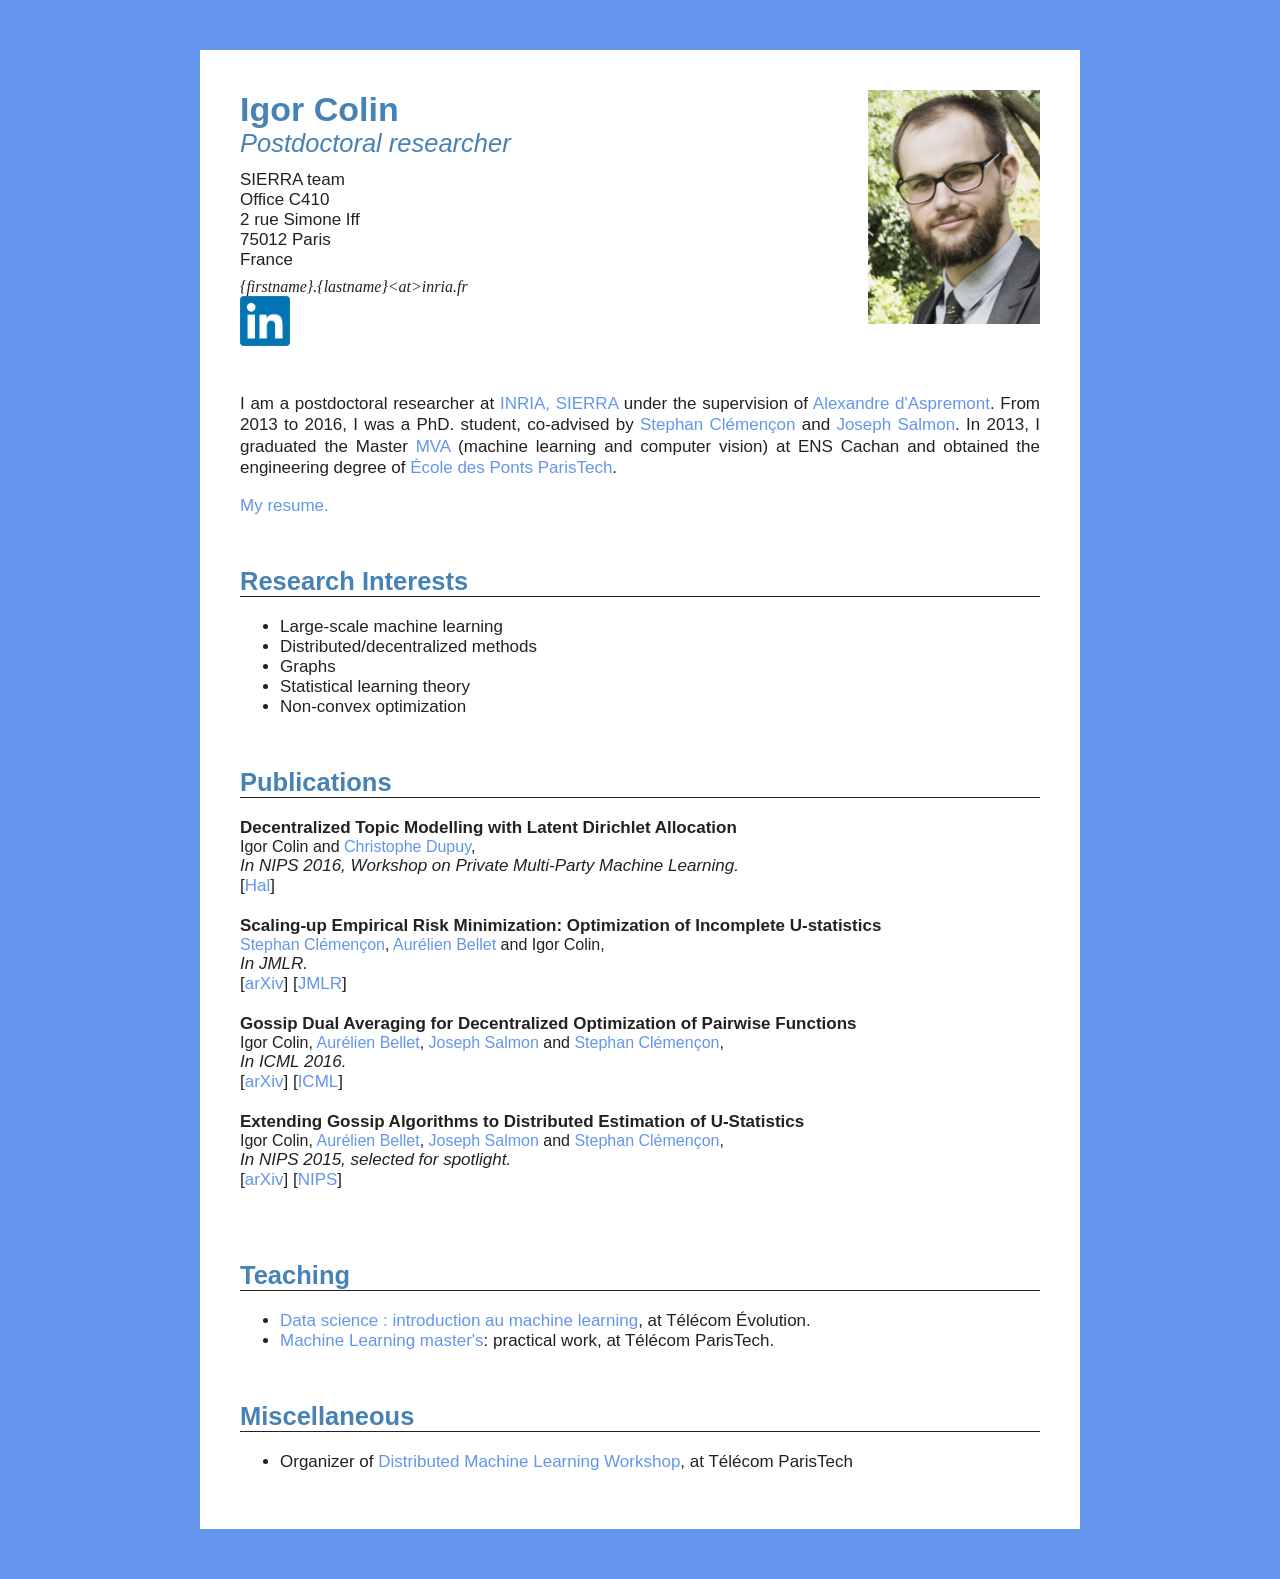
==== index.html @ c89666f9 "Remove details." ====
<html><head><meta http-equiv="Content-Type" content="text/html; charset=UTF-8">


    
    <meta name="keywords" content="Igor Colin inria ens telecom paristech technicolor machine learning statistics">
    <meta name="author" content="Igor Colin">

    <title>Igor Colin</title>

    <link type="text/css" href="./Igor_Colin_files/accueil.css" rel="stylesheet"> 
    
  </head>

  <body data-feedly-mini="yes">
    <!-- <script async="" src="./Igor_Colin_files/analytics.js"></script><script> -->
    <!--   (function(i,s,o,g,r,a,m){i['GoogleAnalyticsObject']=r;i[r]=i[r]||function(){ -->
    <!--   (i[r].q=i[r].q||[]).push(arguments)},i[r].l=1*new Date();a=s.createElement(o), -->
    <!--   m=s.getElementsByTagName(o)[0];a.async=1;a.src=g;m.parentNode.insertBefore(a,m) -->
    <!--   })(window,document,'script','//www.google-analytics.com/analytics.js','ga'); -->

    <!--   ga('create', 'UA-57384972-1', 'auto'); -->
    <!--   ga('send', 'pageview'); -->

    <!-- function _gaLt(event){ -->
    <!--     var el = event.srcElement || event.target; -->

    <!--     /* Loop up the DOM tree through parent elements if clicked element is not a link (eg: an image inside a link) */ -->
    <!--     while(el && (typeof el.tagName == 'undefined' || el.tagName.toLowerCase() != 'a' || !el.href)) -->
    <!--         el = el.parentNode; -->

    <!--     if(el && el.href){ -->
    <!--         if(el.href.indexOf(location.host) == -1){ /* external link */ -->
    <!--             /* HitCallback function to either open link in either same or new window */ -->
    <!--             var hitBack = function(link, target){ -->
    <!--                 target ? window.open(link, target) : window.location.href = link; -->
    <!--             }; -->
    <!--             /* link */ -->
    <!--             var link = el.href; -->
    <!--             /* Is target set and not _(self|parent|top)? */ -->
    <!--             var target = (el.target && !el.target.match(/^_(self|parent|top)$/i)) ? el.target : false; -->
    <!--             /* send event with callback */ -->
    <!--             ga( -->
    <!--                 "send", "event", "Outgoing Links", link, -->
    <!--                 document.location.pathname + document.location.search, -->
    <!--                 {"hitCallback": hitBack(link, target)} -->
    <!--             ); -->

    <!--             /* Prevent standard click */ -->
    <!--             event.preventDefault ? event.preventDefault() : event.returnValue = !1; -->
    <!--         } -->

    <!--     } -->
    <!-- } -->

    <!-- /* Attach the event to all clicks in the document after page has loaded */ -->
    <!-- var w = window; -->
    <!-- w.addEventListener ? w.addEventListener("load",function(){document.body.addEventListener("click",_gaLt,!1)},!1) -->
    <!-- : w.attachEvent && w.attachEvent("onload",function(){document.body.attachEvent("onclick",_gaLt)}); -->

    <!-- </script> -->
    <div id="main">
      <div id="page-head">
        <div id="photo"><img src="./Igor_Colin_files/page.png"></div>
        <h1>Igor Colin </h1>
        <h3>Postdoctoral researcher</h3>		 	
        <div id="contact">
          SIERRA team<br>
	  Office C410<br>
          2 rue Simone Iff<br>
          75012 Paris<br>
          France<br>
          <div id="email"> {firstname}.{lastname}&lt;at&gt;inria.fr </div>
          <a href="https://www.linkedin.com/in/igor-colin-83b0462b" target="_blank"><img src="./Igor_Colin_files/linkedin.jpg" width="50px" height="50px" style="border-color:black;" border="0"></a><br>
          

        </div>

      </div>

      <p>I am a postdoctoral researcher at <a href="http://www.di.ens.fr/sierra/" target="_blank">INRIA, SIERRA</a> under the supervision of <a href="http://www.di.ens.fr/~aspremon/" target="_blank">Alexandre d'Aspremont</a>. From 2013 to 2016, I was a PhD. student, co-advised by <a href="https://perso.telecom-paristech.fr/~clemenco/Home.html" target="_blank">Stephan Cl&eacute;men&ccedil;on</a> and <a href="http://josephsalmon.eu/" target="_blank">Joseph Salmon</a>. In 2013, I graduated the Master <a href="http://www.math.ens-cachan.fr/version-francaise/formations/master-mva/" target="_blank"> MVA </a> (machine learning and computer vision) at ENS Cachan and obtained the engineering degree of <a href="http://www.enpc.fr/" target="_blank">École des Ponts ParisTech</a>.
      </p>
      <p>
	<a target="_blank" href="https://igorcolin.github.io/Igor_Colin_files/resumepage.jpg_colin.pdf">My resume.</a>
      </p>
      <p></p>
      <div class="section-heading"><h2>Research Interests</h2></div>
      <ul> 
	<li> Large-scale machine learning </li>
	<li> Distributed/decentralized methods</li>
	<li> Graphs </li>
	<li> Statistical learning theory</li>
	<li> Non-convex optimization</li>
      </ul>


      <div class="section-heading"><h2>Publications</h2></div>
      <div class="title"> Decentralized Topic Modelling with Latent Dirichlet Allocation</div>
      <div class="authors">Igor Colin and <a target="_blank" href="http://www.di.ens.fr/~cdupuy/">Christophe Dupuy</a>,</div>
      <div class="in"> In NIPS 2016, Workshop on Private Multi‑Party Machine Learning.</div>
      <div class="links">
        [<a target="_blank" href="https://hal.archives-ouvertes.fr/hal-01383111">Hal</a>]
      </div>

      <br>
      
      <div class="title">Scaling-up Empirical Risk Minimization: Optimization of Incomplete U-statistics</div>
      <div class="authors"><a href="https://perso.telecom-paristech.fr/~clemenco/Home.html" target="_blank">Stephan Cl&eacute;men&ccedil;on</a>, <a href="http://researchers.lille.inria.fr/abellet/" target="_blank">Aur&eacute;lien Bellet</a> and Igor Colin,</div>
      <div class="in"> In JMLR.</div>
      <div class="links">
        [<a target="_blank" href="https://arxiv.org/pdf/1501.02629.pdf">arXiv</a>]
        [<a target="_blank" href="http://jmlr.org/papers/volume17/15-012/15-012.pdf">JMLR</a>]
      </div>

      <br>
      <div class="title">Gossip Dual Averaging for Decentralized Optimization of Pairwise Functions</div>
      <div class="authors">Igor Colin, <a href="http://researchers.lille.inria.fr/abellet/" target="_blank">Aur&eacute;lien Bellet</a>, <a href="http://josephsalmon.eu/" target="_blank">Joseph Salmon</a> and <a href="https://perso.telecom-paristech.fr/~clemenco/Home.html" target="_blank">Stephan Cl&eacute;men&ccedil;on</a>,</div>
      <div class="in"> In ICML 2016.</div>
      <div class="links">
        [<a target="_blank" href="https://arxiv.org/abs/1606.02421">arXiv</a>]
        [<a target="_blank" href="http://proceedings.mlr.press/v48/colin16.pdf">ICML</a>]
      </div>

      <br>
      <div class="title">Extending Gossip Algorithms to Distributed Estimation of U-Statistics</div>
      <div class="authors">Igor Colin, <a href="http://researchers.lille.inria.fr/abellet/" target="_blank">Aur&eacute;lien Bellet</a>, <a href="http://josephsalmon.eu/" target="_blank">Joseph Salmon</a> and <a href="https://perso.telecom-paristech.fr/~clemenco/Home.html" target="_blank">Stephan Cl&eacute;men&ccedil;on</a>,</div>
      <div class="in"> In NIPS 2015, selected for spotlight.</div>
      <div class="links">
        [<a target="_blank" href="https://arxiv.org/pdf/1511.05464.pdf">arXiv</a>]
        [<a target="_blank" href="http://papers.nips.cc/paper/5747-extending-gossip-algorithms-to-distributed-estimation-of-u-statistics.pdf">NIPS</a>]
      </div>

      <br>

      <div class="section-heading"><h2>Teaching</h2></div>
      <ul> 
	<li> <a href="http://www.telecom-evolution.fr/fr/data-science-introduction-au-machine-learning" target="_blank">Data science : introduction au machine learning</a>, at T&eacute;l&eacute;com &Eacute;volution.</li>
	<li> <a href="https://www.telecom-paristech.fr/formation-continue/masteres-specialises/big-data/points-forts.html" target="_blank">Machine Learning master's</a>: practical work, at T&eacute;l&eacute;com ParisTech. 
      </ul>

      <div class="section-heading"><h2>Miscellaneous</h2></div>
      <ul>
	<li>Organizer of <a href="http://machinelearningforbigdata.telecom-paristech.fr/fr/article/workshop-friday-novembre-25-distributed-machine-learning" target="_blank">Distributed Machine Learning Workshop</a>, at T&eacute;l&eacute;com ParisTech</li>
      </ul>
    </div>

    
    


<div id="feedly-mini" title="feedly Mini tookit"></div></body></html>
---- Igor_Colin_files/accueil.css ----
body {
    font-size: 17px;
    font-family: 'Lato', sans-serif;
    color: #222;
    margin-top: 0;
    margin-bottom: 0;
    background-color : #6495ED /*#87CEFA*/
    /*background-image : url('background/footer_lodyas/footer_lodyas.png');*/
}

.authors {
    font-size: 16px;
}

a {
    color: #6495ED;
    text-decoration: none;
}

a:hover {
   color:#000099;
}
a:active  {color:red;}

a.todo:hover {
    color: #AA1111;
}

p {
    line-height: 1.25em;
}

.paper {
    margin-bottom: 1em;
    padding: 0px;
}

#main {
    margin-top: 50px;
    margin-bottom: 50px;
    margin-left: auto;
    margin-right: auto;
    width: 800px;
    padding-left: 40px;
    padding-right: 40px;
    padding-top: 40px;
    padding-bottom: 40px;
    background-color: #FFFFFF;
   /* background-image : url('background/shattered/shattered.png');*/
    text-align: justify;
}

#contact {
    margin-left: 0px;
    margin-top: 12px;
    /*margin-bottom: 60px;*/
}

#social-link {
    margin-top: 8px;
    /*margin-bottom: 60px;*/
}

#email {
    margin-top: 8px;
    font-family: Candara;
    /*font-variant: small-caps;*/
    font-size: 16px;
    font-style:italic;
}

h1 {
/*    font-variant: small-caps; */
    font-weight: bold;
    padding: 0px;
    margin: 0px;
    color: #4682B4;
    /* font-family: Candara; */
}

h3 {
    margin-top: 0px;
    margin-bottom: 0px;
    color:#4682B4;
    border: none;
    font-size: 1.5em;
    font-weight: normal;
    font-style: italic;
}

#page-head {
    padding-bottom: 30px;
}

#photo {
    height: 180px;
    float: right;
    background-color: #fff;
}

img {
    max-width:130%; 
    max-height:130%;
    /*border: 1px solid;*/
}

.section-heading {
    font-size: 1.5em;
    margin-top: 2em;
    margin-bottom: 20px;
    padding-top: 0px;
    border-bottom: solid 1px;
}

.section-heading h2 {
    display: inline;
    color: #4682B4;
    font-size: 1em;
}

.title {
    font-weight: bold;
    color: #222;
}

.in {
    font-style: italic;
}

.links {
}

.course {
    margin-bottom: 0.5em;
}

p {
    text-align: justify;
}
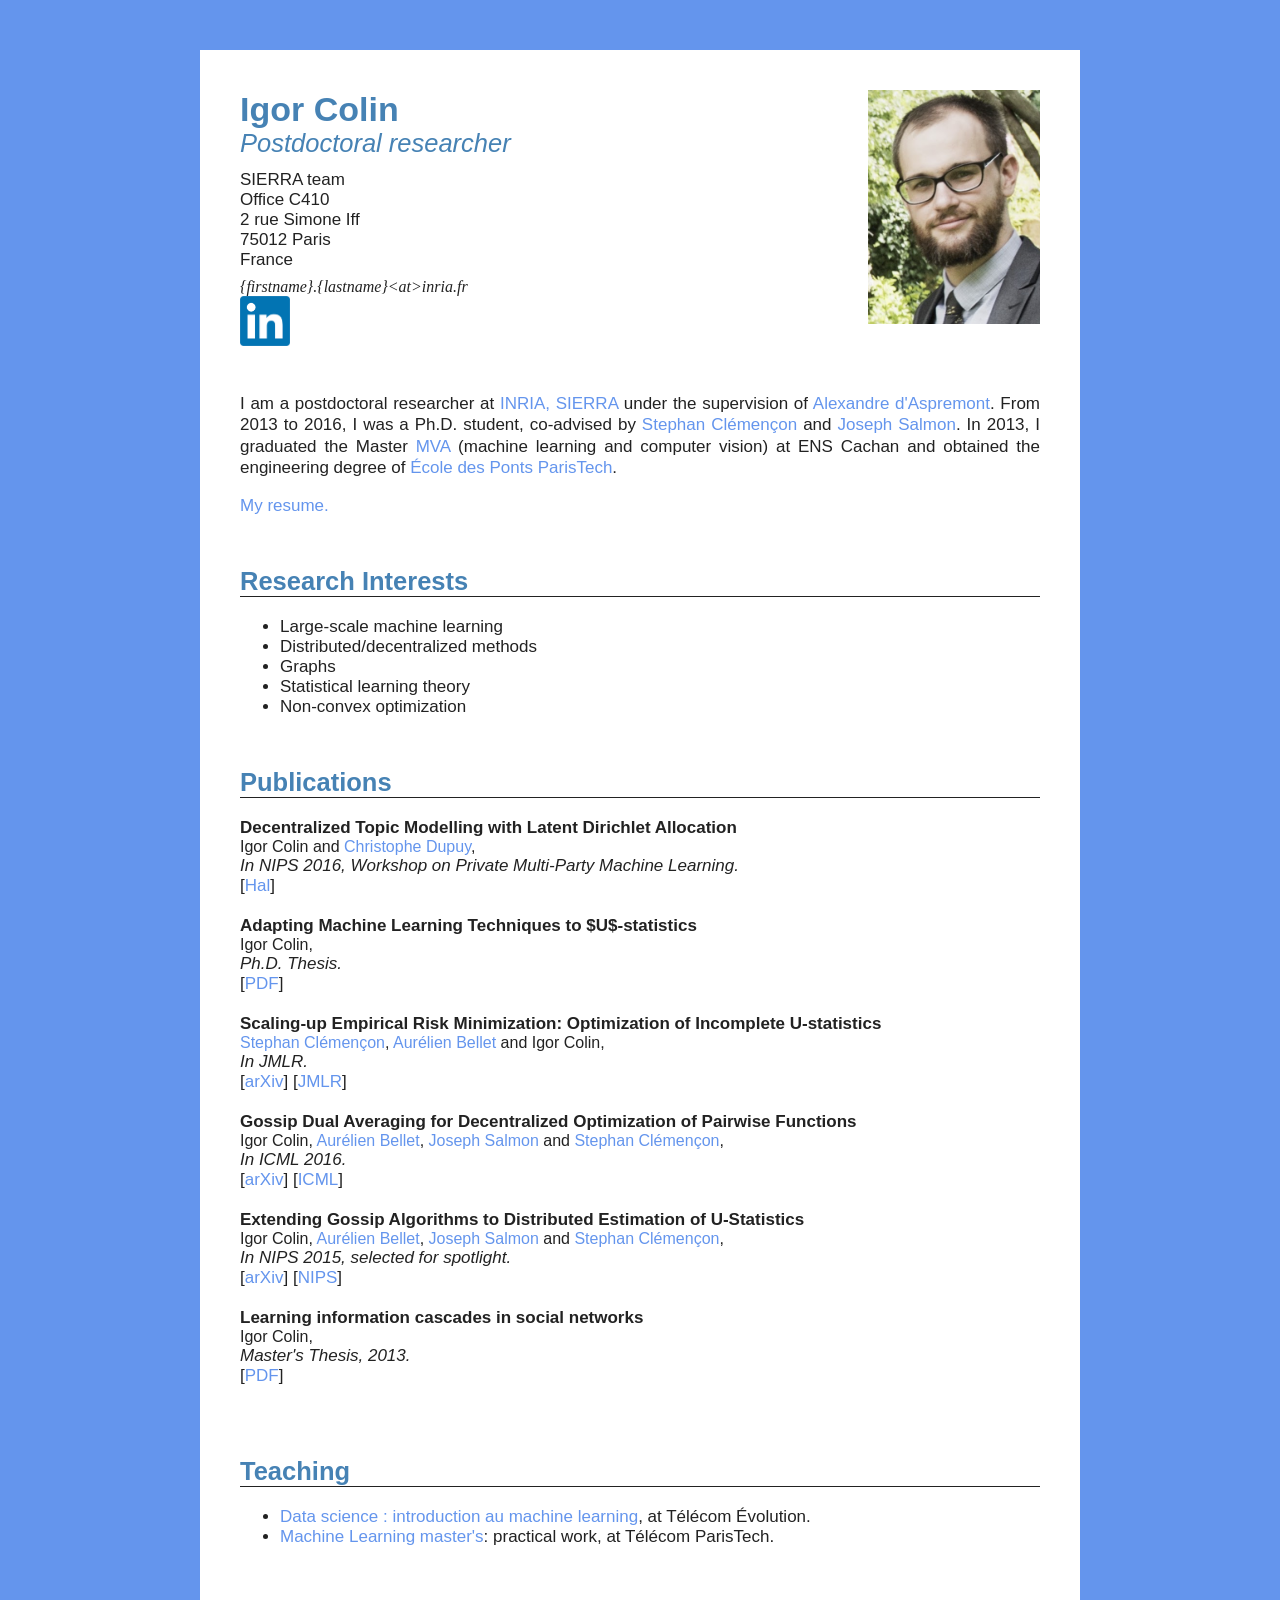
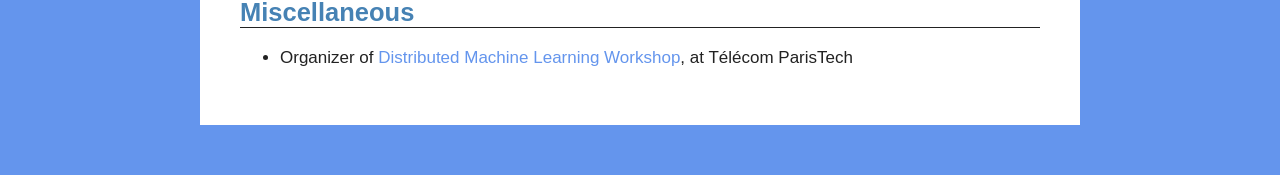
==== commit 16aa00d9: "Add thesis + fix typo." ====
--- a/index.html
+++ b/index.html
@@ -77,7 +77,7 @@
 
       </div>
 
-      <p>I am a postdoctoral researcher at <a href="http://www.di.ens.fr/sierra/" target="_blank">INRIA, SIERRA</a> under the supervision of <a href="http://www.di.ens.fr/~aspremon/" target="_blank">Alexandre d'Aspremont</a>. From 2013 to 2016, I was a PhD. student, co-advised by <a href="https://perso.telecom-paristech.fr/~clemenco/Home.html" target="_blank">Stephan Cl&eacute;men&ccedil;on</a> and <a href="http://josephsalmon.eu/" target="_blank">Joseph Salmon</a>. In 2013, I graduated the Master <a href="http://www.math.ens-cachan.fr/version-francaise/formations/master-mva/" target="_blank"> MVA </a> (machine learning and computer vision) at ENS Cachan and obtained the engineering degree of <a href="http://www.enpc.fr/" target="_blank">École des Ponts ParisTech</a>.
+      <p>I am a postdoctoral researcher at <a href="http://www.di.ens.fr/sierra/" target="_blank">INRIA, SIERRA</a> under the supervision of <a href="http://www.di.ens.fr/~aspremon/" target="_blank">Alexandre d'Aspremont</a>. From 2013 to 2016, I was a Ph.D. student, co-advised by <a href="https://perso.telecom-paristech.fr/~clemenco/Home.html" target="_blank">Stephan Cl&eacute;men&ccedil;on</a> and <a href="http://josephsalmon.eu/" target="_blank">Joseph Salmon</a>. In 2013, I graduated the Master <a href="http://www.math.ens-cachan.fr/version-francaise/formations/master-mva/" target="_blank"> MVA </a> (machine learning and computer vision) at ENS Cachan and obtained the engineering degree of <a href="http://www.enpc.fr/" target="_blank">École des Ponts ParisTech</a>.
       </p>
       <p>
 	<a target="_blank" href="https://igorcolin.github.io/Igor_Colin_files/resumepage.jpg_colin.pdf">My resume.</a>
@@ -99,6 +99,15 @@
       <div class="in"> In NIPS 2016, Workshop on Private Multi‑Party Machine Learning.</div>
       <div class="links">
         [<a target="_blank" href="https://hal.archives-ouvertes.fr/hal-01383111">Hal</a>]
+      </div>
+
+      <br>
+
+      <div class="title">Adapting Machine Learning Techniques to $U$-statistics</div>
+      <div class="authors">Igor Colin,</div>
+      <div class="in"> Ph.D. Thesis.</div>
+      <div class="links">
+        [<a target="_blank" href="./Igor_Colin_files/thesis_colin.pdf">PDF</a>]
       </div>
 
       <br>
@@ -131,6 +140,15 @@
 
       <br>
 
+      <div class="title">Learning information cascades in social networks</div>
+      <div class="authors">Igor Colin,</div>
+      <div class="in"> Master's Thesis, 2013.</div>
+      <div class="links">
+        [<a target="_blank" href="./Igor_Colin_files/internship_report.pdf">PDF</a>]
+      </div>
+
+      <br>
+
       <div class="section-heading"><h2>Teaching</h2></div>
       <ul> 
 	<li> <a href="http://www.telecom-evolution.fr/fr/data-science-introduction-au-machine-learning" target="_blank">Data science : introduction au machine learning</a>, at T&eacute;l&eacute;com &Eacute;volution.</li>
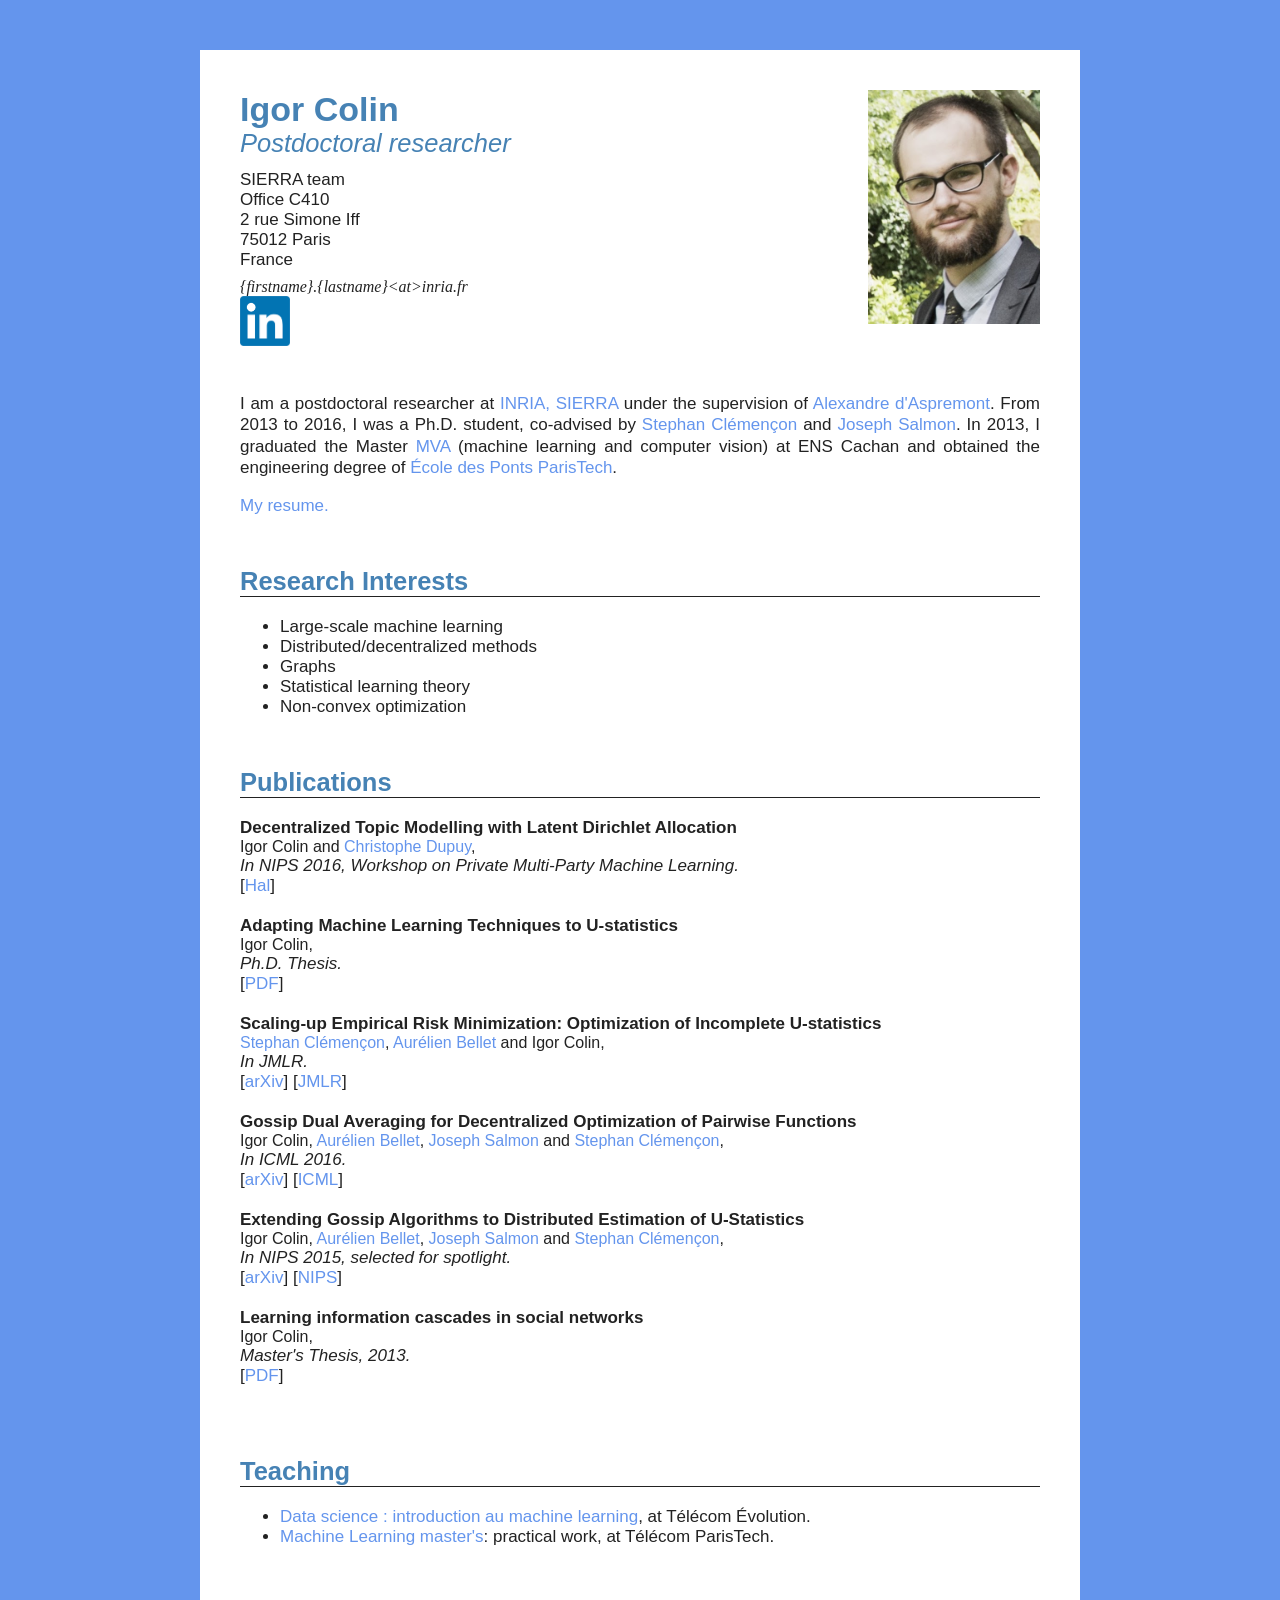
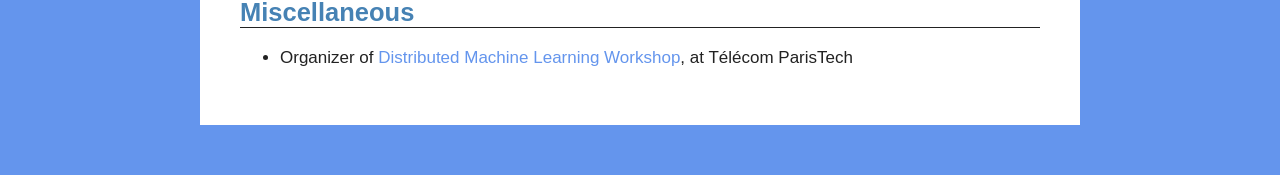
==== commit 9d05e4cf: "Fix typo." ====
--- a/index.html
+++ b/index.html
@@ -12,52 +12,7 @@
   </head>
 
   <body data-feedly-mini="yes">
-    <!-- <script async="" src="./Igor_Colin_files/analytics.js"></script><script> -->
-    <!--   (function(i,s,o,g,r,a,m){i['GoogleAnalyticsObject']=r;i[r]=i[r]||function(){ -->
-    <!--   (i[r].q=i[r].q||[]).push(arguments)},i[r].l=1*new Date();a=s.createElement(o), -->
-    <!--   m=s.getElementsByTagName(o)[0];a.async=1;a.src=g;m.parentNode.insertBefore(a,m) -->
-    <!--   })(window,document,'script','//www.google-analytics.com/analytics.js','ga'); -->
 
-    <!--   ga('create', 'UA-57384972-1', 'auto'); -->
-    <!--   ga('send', 'pageview'); -->
-
-    <!-- function _gaLt(event){ -->
-    <!--     var el = event.srcElement || event.target; -->
-
-    <!--     /* Loop up the DOM tree through parent elements if clicked element is not a link (eg: an image inside a link) */ -->
-    <!--     while(el && (typeof el.tagName == 'undefined' || el.tagName.toLowerCase() != 'a' || !el.href)) -->
-    <!--         el = el.parentNode; -->
-
-    <!--     if(el && el.href){ -->
-    <!--         if(el.href.indexOf(location.host) == -1){ /* external link */ -->
-    <!--             /* HitCallback function to either open link in either same or new window */ -->
-    <!--             var hitBack = function(link, target){ -->
-    <!--                 target ? window.open(link, target) : window.location.href = link; -->
-    <!--             }; -->
-    <!--             /* link */ -->
-    <!--             var link = el.href; -->
-    <!--             /* Is target set and not _(self|parent|top)? */ -->
-    <!--             var target = (el.target && !el.target.match(/^_(self|parent|top)$/i)) ? el.target : false; -->
-    <!--             /* send event with callback */ -->
-    <!--             ga( -->
-    <!--                 "send", "event", "Outgoing Links", link, -->
-    <!--                 document.location.pathname + document.location.search, -->
-    <!--                 {"hitCallback": hitBack(link, target)} -->
-    <!--             ); -->
-
-    <!--             /* Prevent standard click */ -->
-    <!--             event.preventDefault ? event.preventDefault() : event.returnValue = !1; -->
-    <!--         } -->
-
-    <!--     } -->
-    <!-- } -->
-
-    <!-- /* Attach the event to all clicks in the document after page has loaded */ -->
-    <!-- var w = window; -->
-    <!-- w.addEventListener ? w.addEventListener("load",function(){document.body.addEventListener("click",_gaLt,!1)},!1) -->
-    <!-- : w.attachEvent && w.attachEvent("onload",function(){document.body.attachEvent("onclick",_gaLt)}); -->
-
-    <!-- </script> -->
     <div id="main">
       <div id="page-head">
         <div id="photo"><img src="./Igor_Colin_files/page.png"></div>
@@ -80,7 +35,7 @@
       <p>I am a postdoctoral researcher at <a href="http://www.di.ens.fr/sierra/" target="_blank">INRIA, SIERRA</a> under the supervision of <a href="http://www.di.ens.fr/~aspremon/" target="_blank">Alexandre d'Aspremont</a>. From 2013 to 2016, I was a Ph.D. student, co-advised by <a href="https://perso.telecom-paristech.fr/~clemenco/Home.html" target="_blank">Stephan Cl&eacute;men&ccedil;on</a> and <a href="http://josephsalmon.eu/" target="_blank">Joseph Salmon</a>. In 2013, I graduated the Master <a href="http://www.math.ens-cachan.fr/version-francaise/formations/master-mva/" target="_blank"> MVA </a> (machine learning and computer vision) at ENS Cachan and obtained the engineering degree of <a href="http://www.enpc.fr/" target="_blank">École des Ponts ParisTech</a>.
       </p>
       <p>
-	<a target="_blank" href="https://igorcolin.github.io/Igor_Colin_files/resumepage.jpg_colin.pdf">My resume.</a>
+	<a target="_blank" href="https://igorcolin.github.io/Igor_Colin_files/resume_colin.pdf">My resume.</a>
       </p>
       <p></p>
       <div class="section-heading"><h2>Research Interests</h2></div>
@@ -103,7 +58,7 @@
 
       <br>
 
-      <div class="title">Adapting Machine Learning Techniques to $U$-statistics</div>
+      <div class="title">Adapting Machine Learning Techniques to U-statistics</div>
       <div class="authors">Igor Colin,</div>
       <div class="in"> Ph.D. Thesis.</div>
       <div class="links">
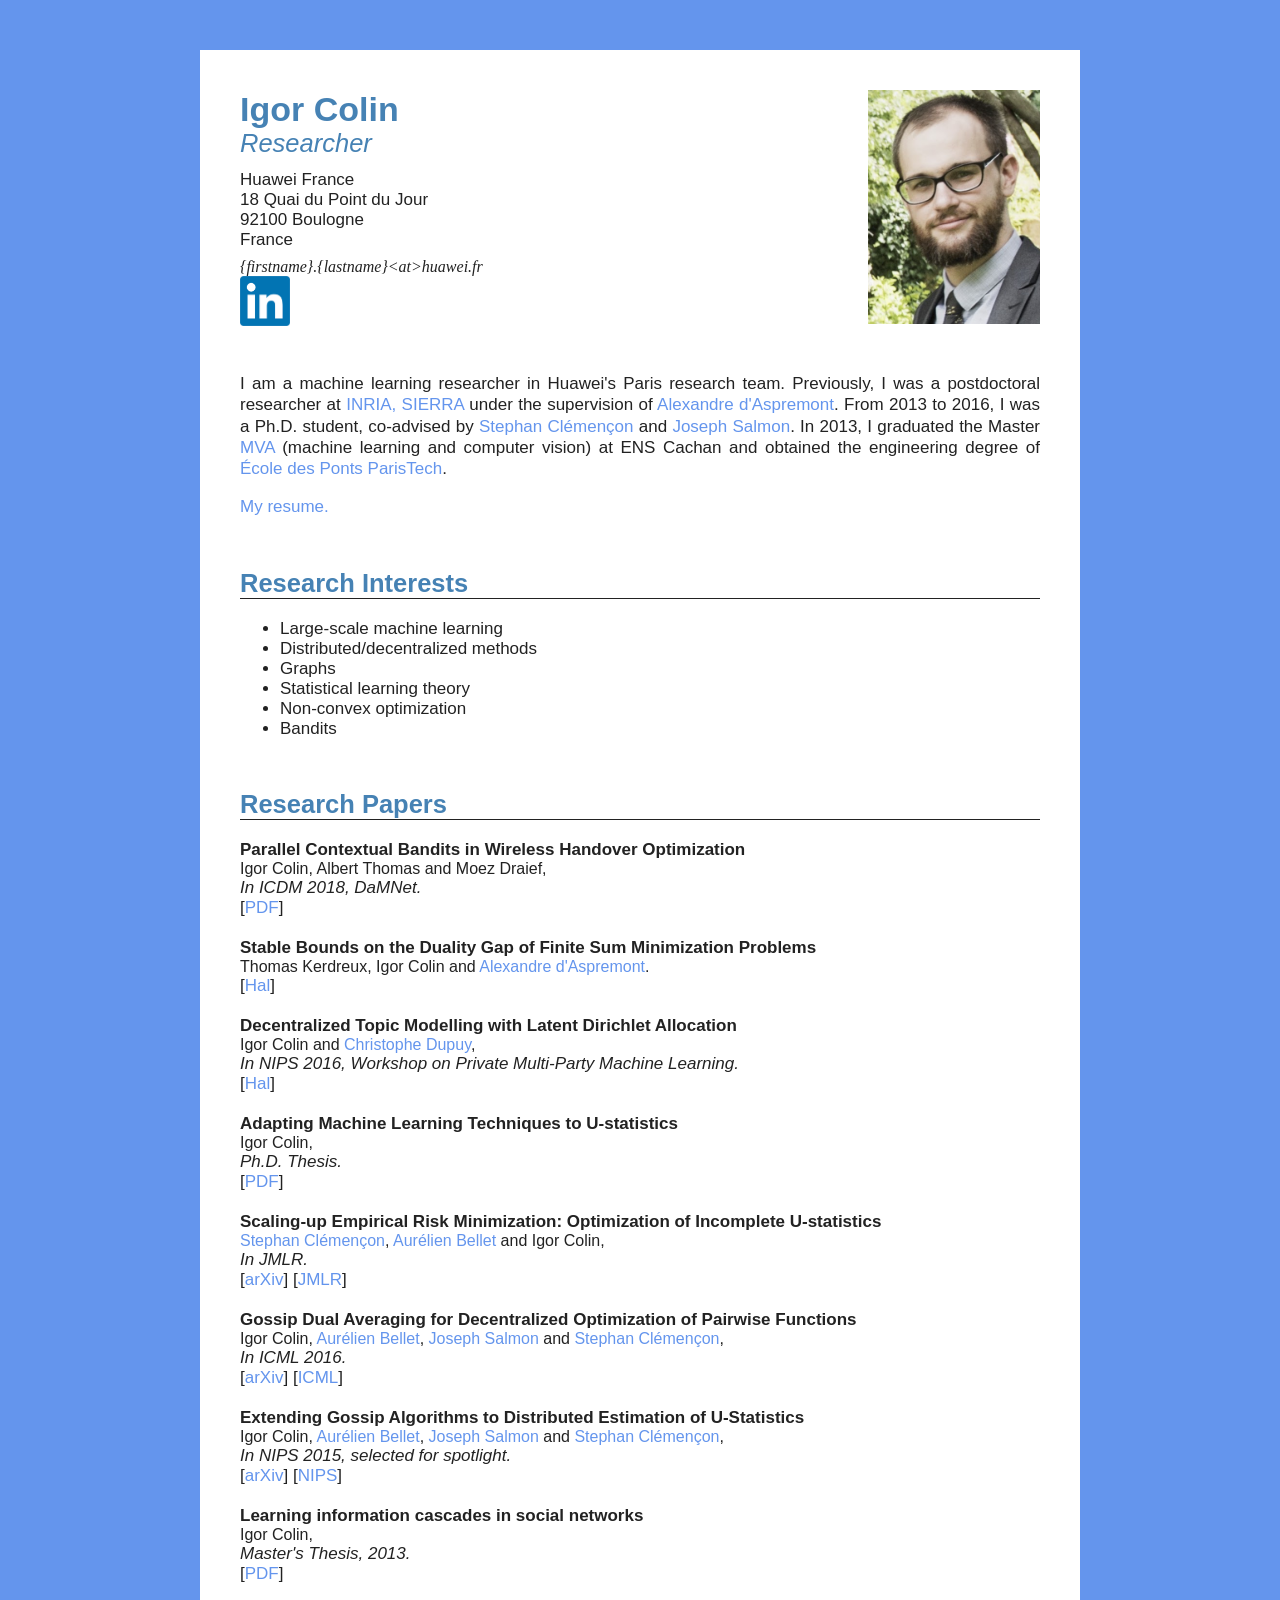
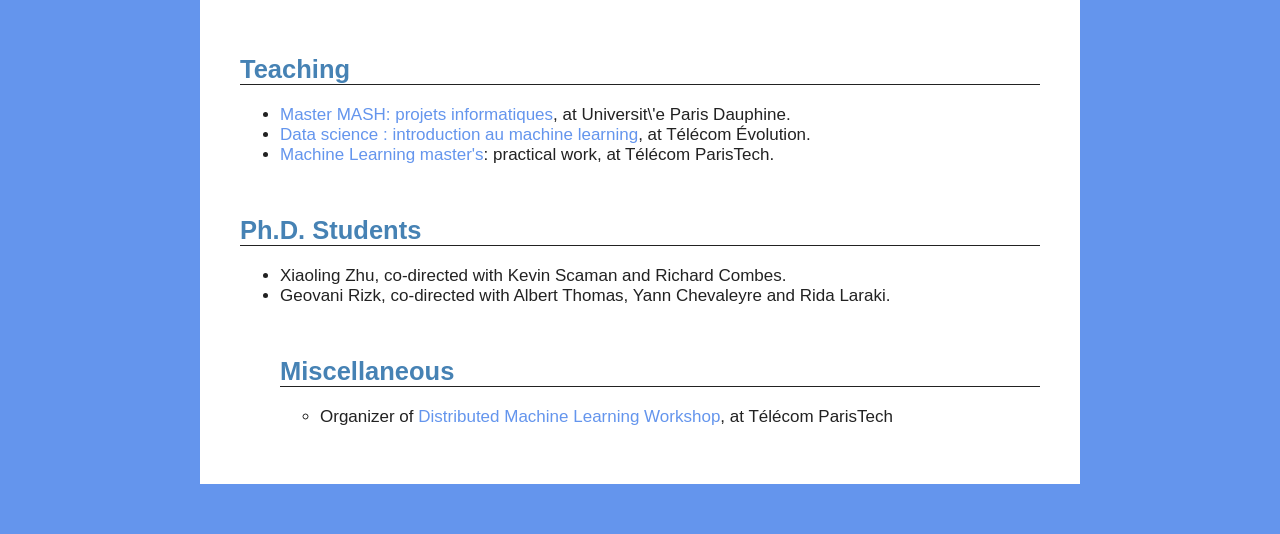
==== commit f0e9936a: "Update with 2018 infos." ====
--- a/index.html
+++ b/index.html
@@ -17,14 +17,13 @@
       <div id="page-head">
         <div id="photo"><img src="./Igor_Colin_files/page.png"></div>
         <h1>Igor Colin </h1>
-        <h3>Postdoctoral researcher</h3>		 	
+        <h3>Researcher</h3>		 	
         <div id="contact">
-          SIERRA team<br>
-	  Office C410<br>
-          2 rue Simone Iff<br>
-          75012 Paris<br>
+          Huawei France<br>
+          18 Quai du Point du Jour<br>
+          92100 Boulogne<br>
           France<br>
-          <div id="email"> {firstname}.{lastname}&lt;at&gt;inria.fr </div>
+          <div id="email"> {firstname}.{lastname}&lt;at&gt;huawei.fr </div>
           <a href="https://www.linkedin.com/in/igor-colin-83b0462b" target="_blank"><img src="./Igor_Colin_files/linkedin.jpg" width="50px" height="50px" style="border-color:black;" border="0"></a><br>
           
 
@@ -32,7 +31,7 @@
 
       </div>
 
-      <p>I am a postdoctoral researcher at <a href="http://www.di.ens.fr/sierra/" target="_blank">INRIA, SIERRA</a> under the supervision of <a href="http://www.di.ens.fr/~aspremon/" target="_blank">Alexandre d'Aspremont</a>. From 2013 to 2016, I was a Ph.D. student, co-advised by <a href="https://perso.telecom-paristech.fr/~clemenco/Home.html" target="_blank">Stephan Cl&eacute;men&ccedil;on</a> and <a href="http://josephsalmon.eu/" target="_blank">Joseph Salmon</a>. In 2013, I graduated the Master <a href="http://www.math.ens-cachan.fr/version-francaise/formations/master-mva/" target="_blank"> MVA </a> (machine learning and computer vision) at ENS Cachan and obtained the engineering degree of <a href="http://www.enpc.fr/" target="_blank">École des Ponts ParisTech</a>.
+      <p>I am a machine learning researcher in Huawei's Paris research team. Previously, I was a postdoctoral researcher at <a href="http://www.di.ens.fr/sierra/" target="_blank">INRIA, SIERRA</a> under the supervision of <a href="http://www.di.ens.fr/~aspremon/" target="_blank">Alexandre d'Aspremont</a>. From 2013 to 2016, I was a Ph.D. student, co-advised by <a href="https://perso.telecom-paristech.fr/~clemenco/Home.html" target="_blank">Stephan Cl&eacute;men&ccedil;on</a> and <a href="http://josephsalmon.eu/" target="_blank">Joseph Salmon</a>. In 2013, I graduated the Master <a href="http://www.math.ens-cachan.fr/version-francaise/formations/master-mva/" target="_blank"> MVA </a> (machine learning and computer vision) at ENS Cachan and obtained the engineering degree of <a href="http://www.enpc.fr/" target="_blank">École des Ponts ParisTech</a>.
       </p>
       <p>
 	<a target="_blank" href="https://igorcolin.github.io/Igor_Colin_files/resume_colin.pdf">My resume.</a>
@@ -45,10 +44,30 @@
 	<li> Graphs </li>
 	<li> Statistical learning theory</li>
 	<li> Non-convex optimization</li>
+	<li> Bandits</li>
       </ul>
 
 
-      <div class="section-heading"><h2>Publications</h2></div>
+      <div class="section-heading"><h2>Research Papers</h2></div>
+
+      <div class="title"> Parallel Contextual Bandits in Wireless Handover Optimization</div>
+      <div class="authors">Igor Colin, Albert Thomas and Moez Draief,</div>
+      <div class="in"> In ICDM 2018, DaMNet.</div>
+      <div class="links">
+        [<a target="_blank" href="./Igor_Colin_files/parallel-bandits.pdf">PDF</a>]
+      </div>
+
+      <br>
+
+      <div class="title"> Stable Bounds on the Duality Gap of Finite Sum Minimization Problems</div>
+      <div class="authors">Thomas Kerdreux, Igor Colin and <a target="_blank" href="https://www.di.ens.fr/~aspremon/">Alexandre d'Aspremont</a>.</div>
+      <div class="links">
+        [<a target="_blank" href="./approx-sf-bernstein.pdf">Hal</a>]
+      </div>
+
+      <br>
+      
+      
       <div class="title"> Decentralized Topic Modelling with Latent Dirichlet Allocation</div>
       <div class="authors">Igor Colin and <a target="_blank" href="http://www.di.ens.fr/~cdupuy/">Christophe Dupuy</a>,</div>
       <div class="in"> In NIPS 2016, Workshop on Private Multi‑Party Machine Learning.</div>
@@ -105,11 +124,17 @@
       <br>
 
       <div class="section-heading"><h2>Teaching</h2></div>
-      <ul> 
+      <ul>
+	<li> <a href="" target="_blank">Master MASH: projets informatiques</a>, at Universit\'e Paris Dauphine.
 	<li> <a href="http://www.telecom-evolution.fr/fr/data-science-introduction-au-machine-learning" target="_blank">Data science : introduction au machine learning</a>, at T&eacute;l&eacute;com &Eacute;volution.</li>
 	<li> <a href="https://www.telecom-paristech.fr/formation-continue/masteres-specialises/big-data/points-forts.html" target="_blank">Machine Learning master's</a>: practical work, at T&eacute;l&eacute;com ParisTech. 
       </ul>
 
+      <div class="section-heading"><h2>Ph.D. Students</h2></div>
+      <ul>
+	<li>Xiaoling Zhu, co-directed with Kevin Scaman and Richard Combes.</li>
+	<li>Geovani Rizk, co-directed with Albert Thomas, Yann Chevaleyre and Rida Laraki.
+      
       <div class="section-heading"><h2>Miscellaneous</h2></div>
       <ul>
 	<li>Organizer of <a href="http://machinelearningforbigdata.telecom-paristech.fr/fr/article/workshop-friday-novembre-25-distributed-machine-learning" target="_blank">Distributed Machine Learning Workshop</a>, at T&eacute;l&eacute;com ParisTech</li>
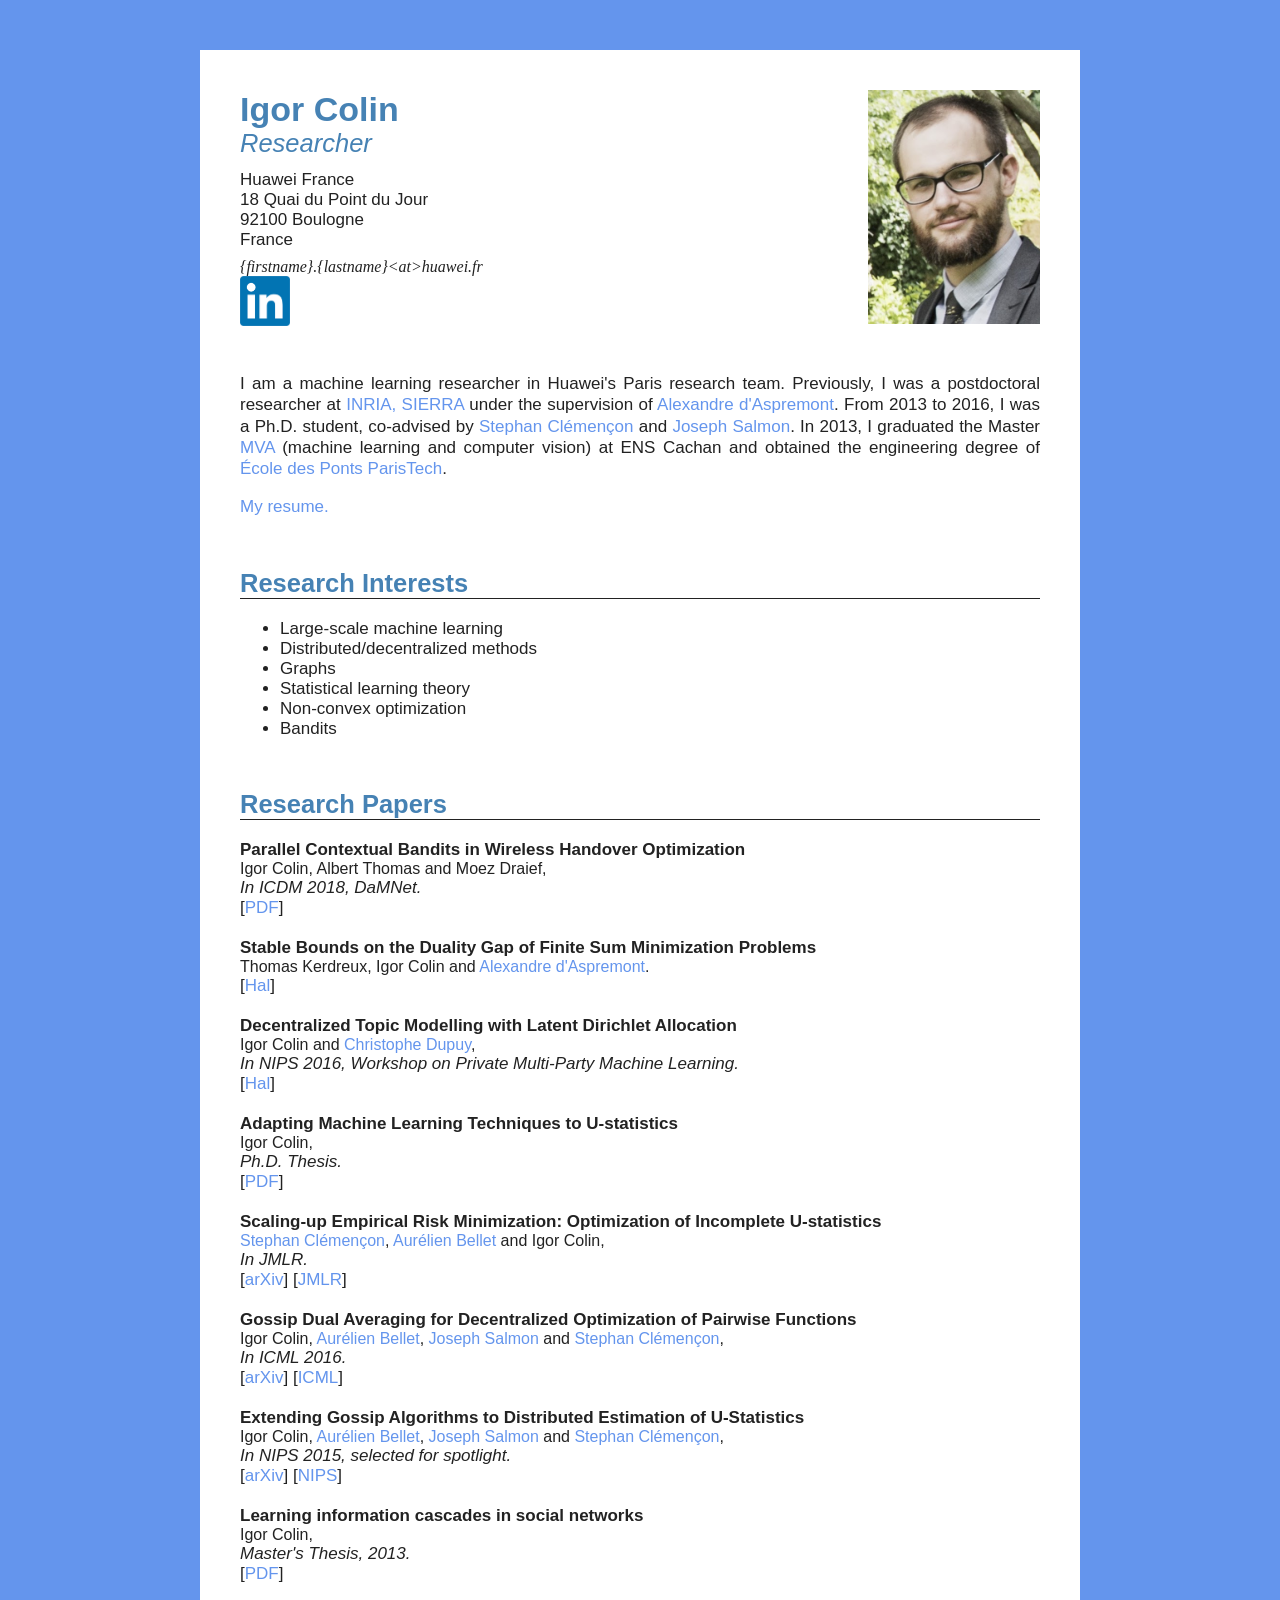
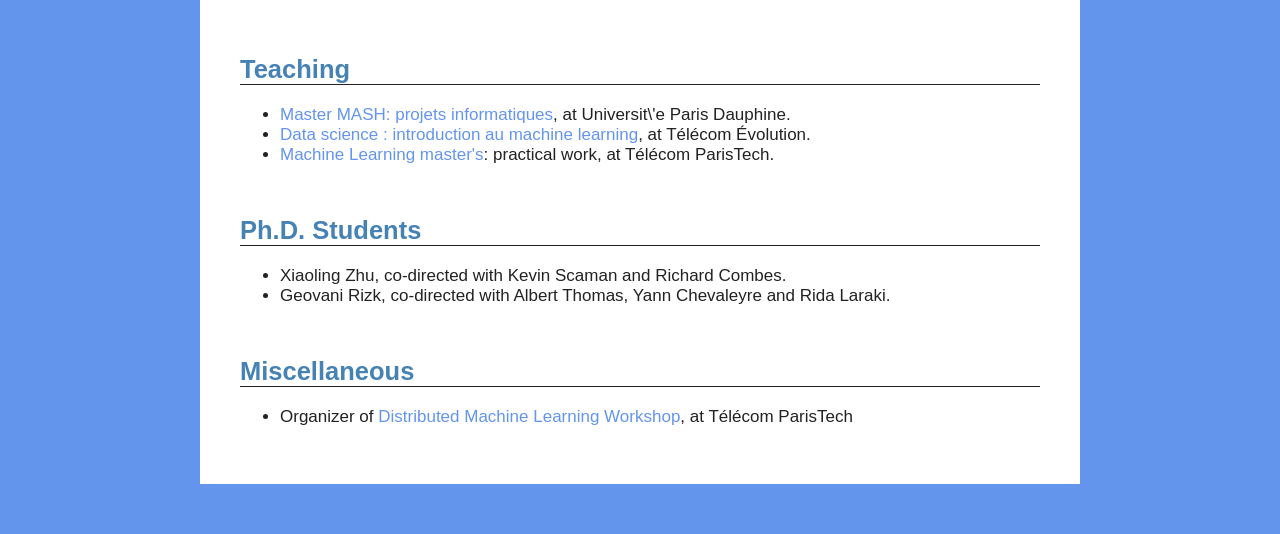
==== commit 7af557d4: "Fix minor error." ====
--- a/index.html
+++ b/index.html
@@ -133,7 +133,8 @@
       <div class="section-heading"><h2>Ph.D. Students</h2></div>
       <ul>
 	<li>Xiaoling Zhu, co-directed with Kevin Scaman and Richard Combes.</li>
-	<li>Geovani Rizk, co-directed with Albert Thomas, Yann Chevaleyre and Rida Laraki.
+	<li>Geovani Rizk, co-directed with Albert Thomas, Yann Chevaleyre and Rida Laraki.</li>
+      </ul>
       
       <div class="section-heading"><h2>Miscellaneous</h2></div>
       <ul>
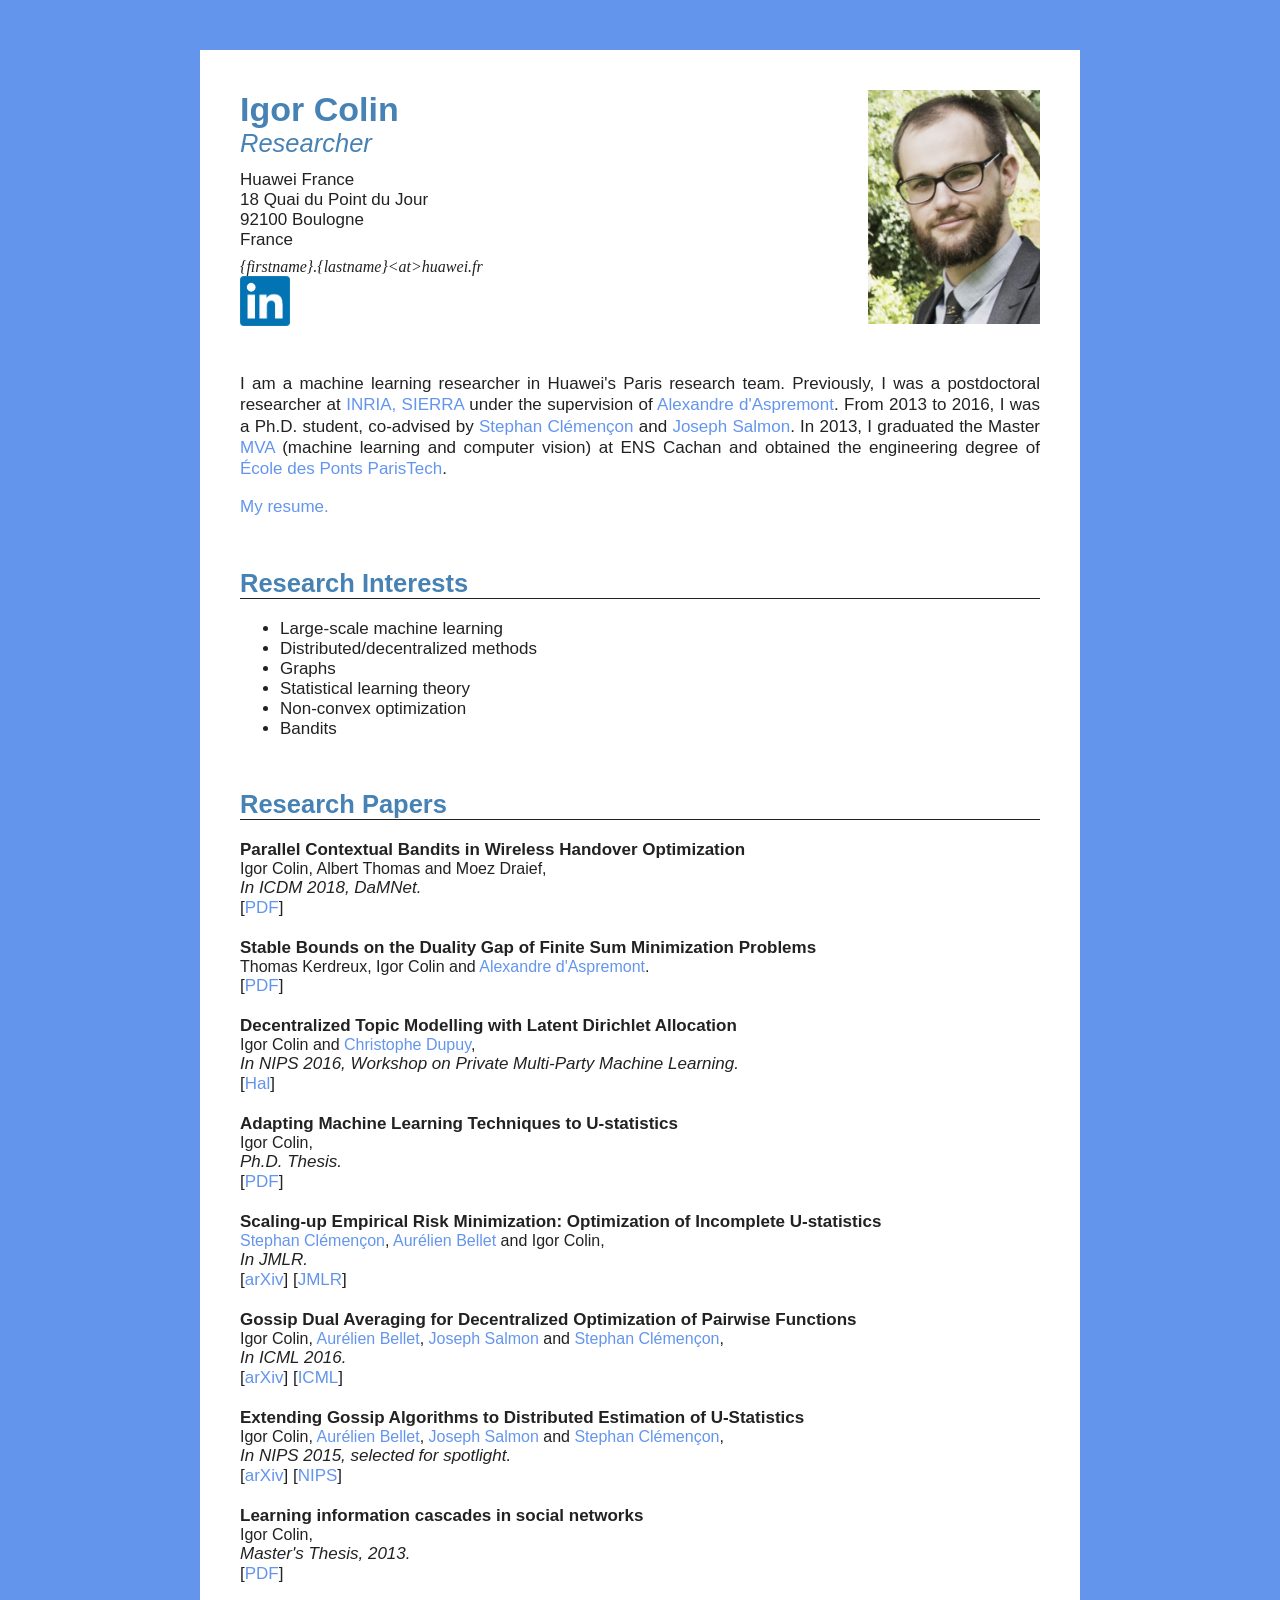
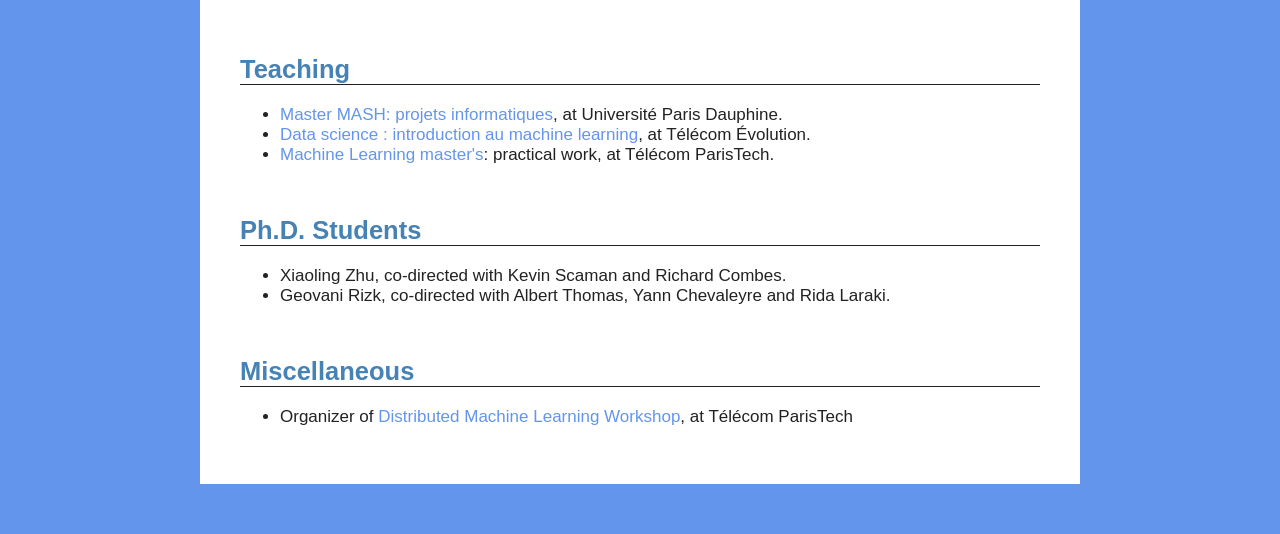
==== commit 4e3439a7: "Fix dead hyperlink + typo." ====
--- a/index.html
+++ b/index.html
@@ -62,7 +62,7 @@
       <div class="title"> Stable Bounds on the Duality Gap of Finite Sum Minimization Problems</div>
       <div class="authors">Thomas Kerdreux, Igor Colin and <a target="_blank" href="https://www.di.ens.fr/~aspremon/">Alexandre d'Aspremont</a>.</div>
       <div class="links">
-        [<a target="_blank" href="./approx-sf-bernstein.pdf">Hal</a>]
+        [<a target="_blank" href="./Igor_Colin_files/approx-sf-bernstein.pdf">PDF</a>]
       </div>
 
       <br>
@@ -125,7 +125,7 @@
 
       <div class="section-heading"><h2>Teaching</h2></div>
       <ul>
-	<li> <a href="" target="_blank">Master MASH: projets informatiques</a>, at Universit\'e Paris Dauphine.
+	<li> <a href="" target="_blank">Master MASH: projets informatiques</a>, at Universit&eacute; Paris Dauphine.
 	<li> <a href="http://www.telecom-evolution.fr/fr/data-science-introduction-au-machine-learning" target="_blank">Data science : introduction au machine learning</a>, at T&eacute;l&eacute;com &Eacute;volution.</li>
 	<li> <a href="https://www.telecom-paristech.fr/formation-continue/masteres-specialises/big-data/points-forts.html" target="_blank">Machine Learning master's</a>: practical work, at T&eacute;l&eacute;com ParisTech. 
       </ul>
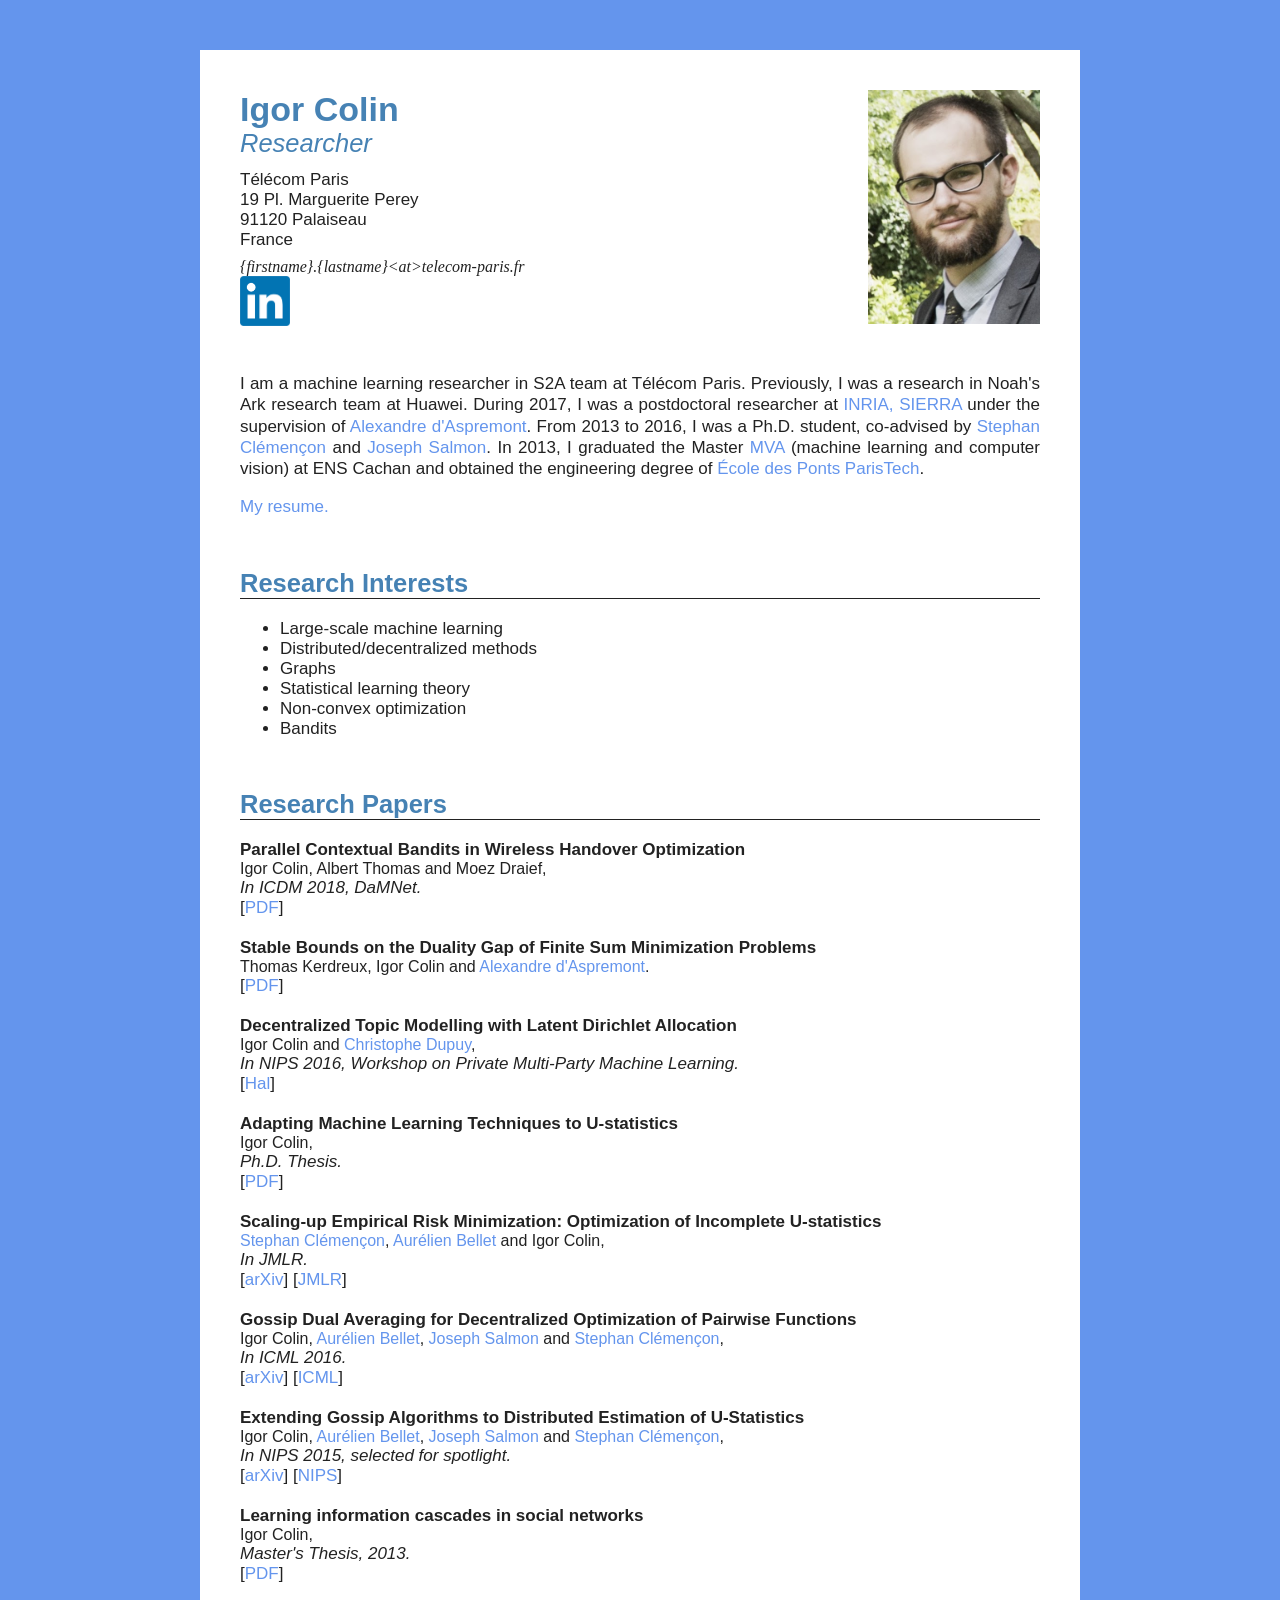
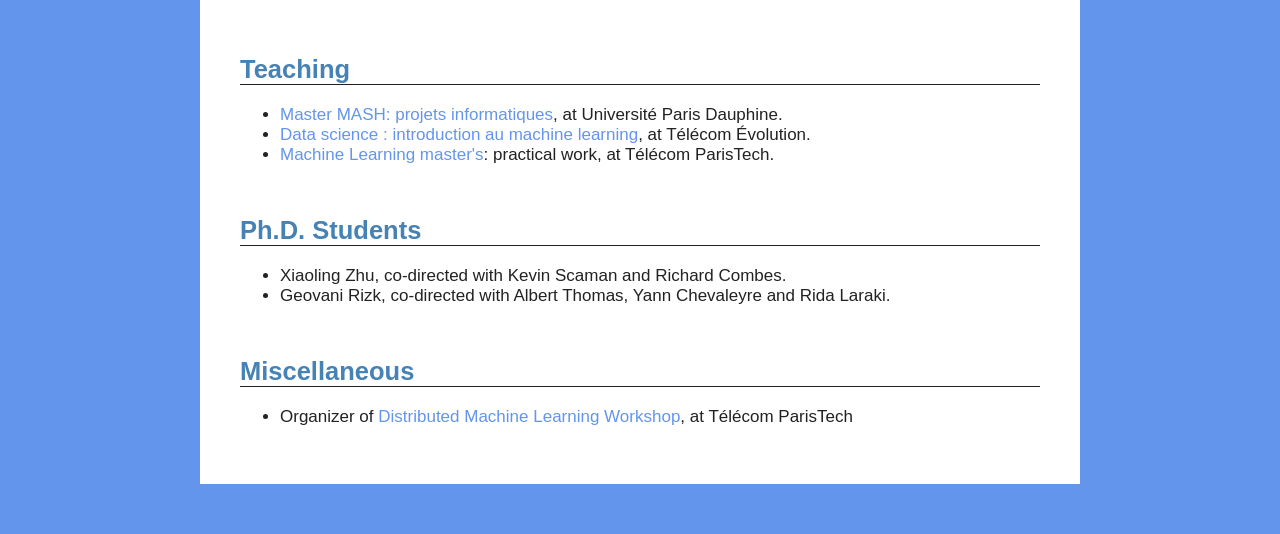
==== commit 97149f83: "Updated a few details." ====
--- a/index.html
+++ b/index.html
@@ -19,11 +19,11 @@
         <h1>Igor Colin </h1>
         <h3>Researcher</h3>		 	
         <div id="contact">
-          Huawei France<br>
-          18 Quai du Point du Jour<br>
-          92100 Boulogne<br>
+          Télécom Paris<br>
+          19 Pl. Marguerite Perey<br>
+          91120 Palaiseau<br>
           France<br>
-          <div id="email"> {firstname}.{lastname}&lt;at&gt;huawei.fr </div>
+          <div id="email"> {firstname}.{lastname}&lt;at&gt;telecom-paris.fr </div>
           <a href="https://www.linkedin.com/in/igor-colin-83b0462b" target="_blank"><img src="./Igor_Colin_files/linkedin.jpg" width="50px" height="50px" style="border-color:black;" border="0"></a><br>
           
 
@@ -31,7 +31,7 @@
 
       </div>
 
-      <p>I am a machine learning researcher in Huawei's Paris research team. Previously, I was a postdoctoral researcher at <a href="http://www.di.ens.fr/sierra/" target="_blank">INRIA, SIERRA</a> under the supervision of <a href="http://www.di.ens.fr/~aspremon/" target="_blank">Alexandre d'Aspremont</a>. From 2013 to 2016, I was a Ph.D. student, co-advised by <a href="https://perso.telecom-paristech.fr/~clemenco/Home.html" target="_blank">Stephan Cl&eacute;men&ccedil;on</a> and <a href="http://josephsalmon.eu/" target="_blank">Joseph Salmon</a>. In 2013, I graduated the Master <a href="http://www.math.ens-cachan.fr/version-francaise/formations/master-mva/" target="_blank"> MVA </a> (machine learning and computer vision) at ENS Cachan and obtained the engineering degree of <a href="http://www.enpc.fr/" target="_blank">École des Ponts ParisTech</a>.
+      <p>I am a machine learning researcher in S2A team at Télécom Paris. Previously, I was a research in Noah's Ark research team at Huawei. During 2017, I was a postdoctoral researcher at <a href="http://www.di.ens.fr/sierra/" target="_blank">INRIA, SIERRA</a> under the supervision of <a href="http://www.di.ens.fr/~aspremon/" target="_blank">Alexandre d'Aspremont</a>. From 2013 to 2016, I was a Ph.D. student, co-advised by <a href="https://perso.telecom-paristech.fr/~clemenco/Home.html" target="_blank">Stephan Cl&eacute;men&ccedil;on</a> and <a href="http://josephsalmon.eu/" target="_blank">Joseph Salmon</a>. In 2013, I graduated the Master <a href="http://www.math.ens-cachan.fr/version-francaise/formations/master-mva/" target="_blank"> MVA </a> (machine learning and computer vision) at ENS Cachan and obtained the engineering degree of <a href="http://www.enpc.fr/" target="_blank">École des Ponts ParisTech</a>.
       </p>
       <p>
 	<a target="_blank" href="https://igorcolin.github.io/Igor_Colin_files/resume_colin.pdf">My resume.</a>
